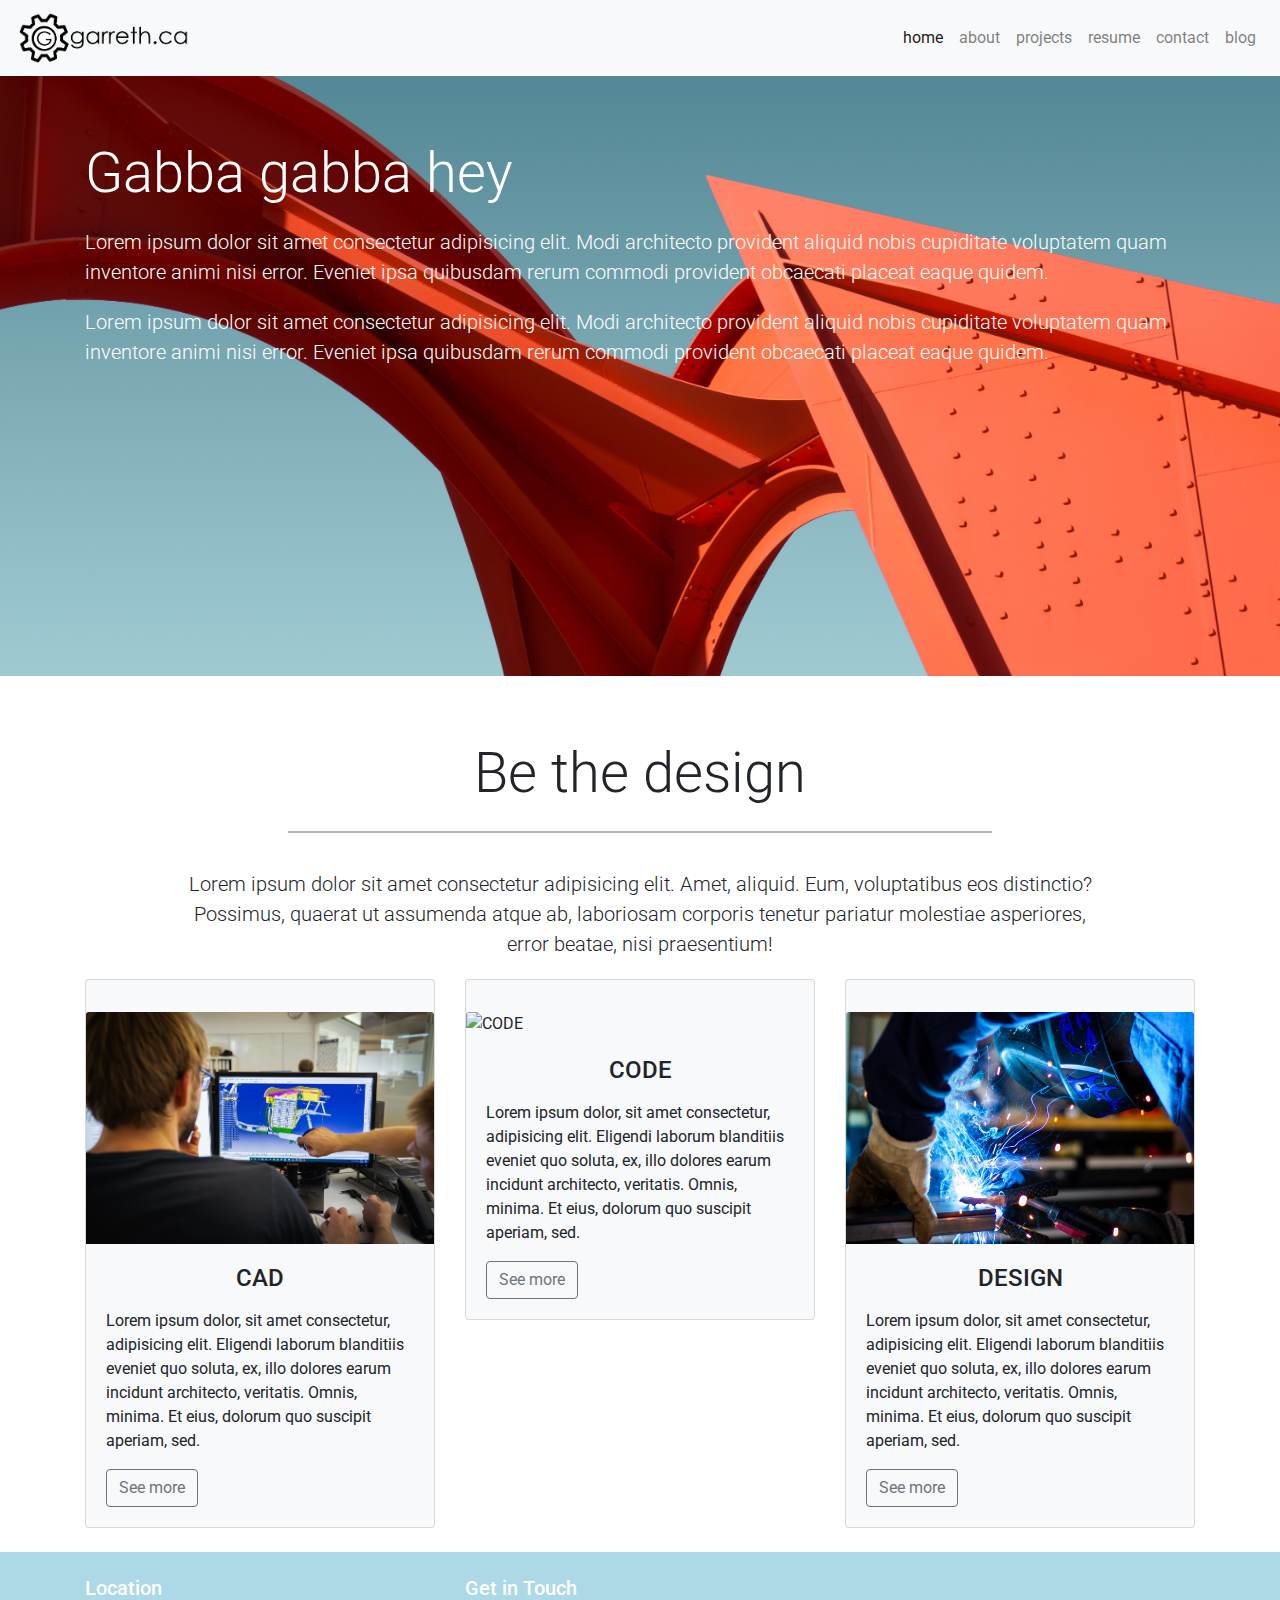
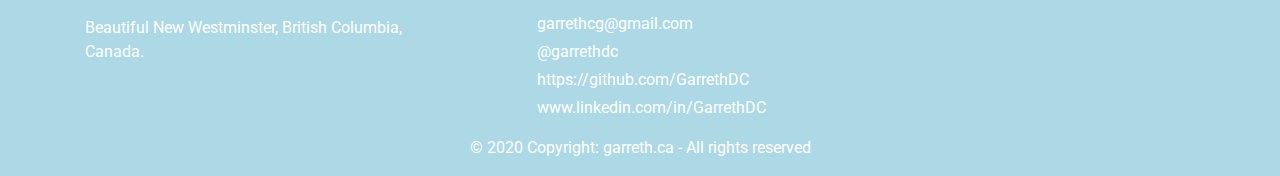
==== index.html @ 465b4f05 "Add favicon to all pages" ====
<!DOCTYPE html>
<html lang="en">
<head>
  <meta charset="utf-8">
  <meta name="viewport" content="width=device-width, initial-scale=1">
  <title>garreth.ca | Garreth Dunsmuir-Cregg, P.Eng.</title>
  <link rel="icon" type="image/png" sizes="32x32" href="img/garreth_lg_wh_32.png">
  <link rel="stylesheet" href="https://maxcdn.bootstrapcdn.com/bootstrap/4.0.0/css/bootstrap.min.css">
  <script src="https://ajax.googleapis.com/ajax/libs/jquery/3.3.1/jquery.min.js"></script>
  <script src="https://cdnjs.cloudflare.com/ajax/libs/popper.js/1.12.9/umd/popper.min.js"></script>
  <script src="https://maxcdn.bootstrapcdn.com/bootstrap/4.0.0/js/bootstrap.min.js"></script>
  <script src='https://kit.fontawesome.com/a076d05399.js'></script>
  <link rel="stylesheet" href="main.css">
</head>
<body>

<!-- Navigation -->
<nav class="navbar navbar-expand-lg navbar-light bg-light">
  <!-- Brand -->
  <a class="navbar-brand" href="index.html"><img src="img/logo.png" alt="logo" class="site-logo"></a>

  <!-- Toggler/collapsibe Button -->
  <button class="navbar-toggler" type="button" data-toggle="collapse" data-target="#myNavbar"><span class="navbar-toggler-icon"></span>
  </button>
  <div class="collapse navbar-collapse flex-grow-1 text-right" id="myNavbar">
      <ul class="navbar-nav ml-auto flex-nowrap">
          <li class="nav-item active">
              <a href="index.html" class="nav-link">home</a>
          </li>
          <li class="nav-item">
              <a href="about.html" class="nav-link">about</a>
          </li>
          <li class="nav-item">
              <a href="projects.html" class="nav-link">projects</a>
          </li>
          <li class="nav-item">
              <a href="resume.html" class="nav-link">resume</a>
          </li>
          <li class="nav-item">
              <a href="contact.html" class="nav-link">contact</a>
          </li>
          <li class="nav-item">
              <a href="blog.html" class="nav-link">blog</a>
          </li>
      </ul>
  </div>
</nav>

<!--- Jumbotron -->
<div class="jumbotron jumbotron-fluid">
  <div class="container">
    <h1 class="display-4">Gabba gabba hey</h1>
    <p class="lead">Lorem ipsum dolor sit amet consectetur adipisicing elit. Modi architecto provident aliquid nobis cupiditate voluptatem quam inventore animi nisi error. Eveniet ipsa quibusdam rerum commodi provident obcaecati placeat eaque quidem.</p>
    <p class="lead">Lorem ipsum dolor sit amet consectetur adipisicing elit. Modi architecto provident aliquid nobis cupiditate voluptatem quam inventore animi nisi error. Eveniet ipsa quibusdam rerum commodi provident obcaecati placeat eaque quidem.</p>
  </div>
</div>

<!--- Welcome Section -->
<div class="container-fluid">
  <div class="row welcome text-center">
    <div class="col-12">
      <h1 class="display-4">Be the design</h1>
    </div>
    <hr>
    <div class="col-12">
      <p class="lead">Lorem ipsum dolor sit amet consectetur adipisicing elit. Amet, aliquid. Eum, voluptatibus eos distinctio? Possimus, quaerat ut assumenda atque ab, laboriosam corporis tenetur pariatur molestiae asperiores, error beatae, nisi praesentium!</p>
    </div>
  </div>
</div>

<!--- Cards -->
<div class="container padding-left">
<div class="row padding">
  <div class="col-md-4 pb-4">
    <div class="card">
      <img src="img/cad.jpg" alt="CAD" class="card-img-top">
      <div class="card-body">
        <h4 class="card-title">CAD</h4>
        <p class="card-text">Lorem ipsum dolor, sit amet consectetur, adipisicing elit. Eligendi laborum blanditiis eveniet quo soluta, ex, illo dolores earum incidunt architecto, veritatis. Omnis, minima. Et eius, dolorum quo suscipit aperiam, sed.</p>
        <a href="#" class="btn btn-outline-secondary">See more</a>
      </div>
    </div>
  </div>
  <div class="col-md-4 pb-4">
    <div class="card">
      <img src="img/code.jpg" alt="CODE" class="card-img-top">
      <div class="card-body">
        <h4 class="card-title">CODE</h4>
        <p class="card-text">Lorem ipsum dolor, sit amet consectetur, adipisicing elit. Eligendi laborum blanditiis eveniet quo soluta, ex, illo dolores earum incidunt architecto, veritatis. Omnis, minima. Et eius, dolorum quo suscipit aperiam, sed.</p>
        <a href="#" class="btn btn-outline-secondary">See more</a>
      </div>
    </div>
  </div>
  <div class="col-md-4 pb-4">
    <div class="card">
      <img src="img/design.jpg" alt="DESIGN" class="card-img-top">
      <div class="card-body">
        <h4 class="card-title">DESIGN</h4>
        <p class="card-text">Lorem ipsum dolor, sit amet consectetur, adipisicing elit. Eligendi laborum blanditiis eveniet quo soluta, ex, illo dolores earum incidunt architecto, veritatis. Omnis, minima. Et eius, dolorum quo suscipit aperiam, sed.</p>
        <a href="#" class="btn btn-outline-secondary">See more</a>
      </div>
    </div>
  </div>
</div>
</div>

<!-- Footer -->
<footer class="page-footer font-small blue pt-4">
  <div class="container text-center text-md-left">
    <div class="row">
      <div class="col-md-4">
        <h5>Location</h5>
        <p>Beautiful New Westminster, British Columbia, Canada.</p>
      </div>
      <div class="col-md-8">
        <h5>Get in Touch</h5>
          <div class="row">
            <div class="col-sm-1">
              <i class='far fa-envelope' style='font-size:36px'></i>
            </div>
            <div class="col-sm-7 pl-4 pt-1">
              <a href="mailto:garrethcg@gmail.com">garrethcg@gmail.com</a>
            </div>
          </div>
          <div class="row">
            <div class="col-sm-1">
              <i class='fab fa-twitter' style='font-size:36px'></i>
            </div>
            <div class="col-sm-7 pl-4 pt-1">
              <a href="https://twitter.com/Garrethdc">@garrethdc</a>
            </div>
          </div>
          <div class="row">
            <div class="col-sm-1">
              <i class='fab fa-github' style='font-size:36px'></i>  
            </div>
            <div class="col-sm-7 pl-4 pt-1">
              <a href="https://github.com/GarrethDC">https://github.com/GarrethDC</a>
            </div>
          </div>
          <div class="row">
            <div class="col-sm-1">
              <i class='fab fa-linkedin' style='font-size:36px'></i>
            </div>
            <div class="col-sm-7 pl-4 pt-1">
              <a href="https://www.linkedin.com/in/GarrethDC/">www.linkedin.com/in/GarrethDC</a>
            </div>
          </div>
        </div>
      </div>
    </div>

  <!-- Copyright -->
  <div class="footer-copyright text-center py-3">© 2020 Copyright: garreth.ca - All rights reserved
  </div>
</footer>
</body>
</html>
---- main.css ----
@import url('https://fonts.googleapis.com/css?family=Poppins:400,500,700');
@import url('https://fonts.googleapis.com/css2?family=Roboto&display=swap');

html *{
  font-family: 'Roboto', sans-serif;
}

p {
  display: block;
  margin-top: 1em;
  margin-bottom: 1em;
  margin-left: 0;
  margin-right: 0;
}

h4{
  text-align: center
}

.site-logo{
    height: 50px;
}


.jumbotron {
  background: url("img/bigred.jpg")center center no-repeat;
  background-size: cover;
  height: 100%;
  width: 100%;
  color: white;
  min-height: 600px;
}

.welcome{
  width: 75%;
  margin: 0 auto;
  padding-top: 2rem;
}

.welcome hr {
  border-top: 2px solid #b4b4b4;
  width: 75%;
}

.page-footer{
  background-color:lightblue;
  border-color: orange;
  color: white;
 }

.page-footer a{
  color: white;
 }

/*---Resume Specific --*/
.card-subtitle{
  font-size: 16px;
  font-weight: bold;
  color: Salmon;
}

.card{
  background-color: #f8f9fa;
  padding-top: 2rem;
}

.fa-spotify{
  color: green;
  font-size: 10em;
  text-align: center;
}

/*---Resume Specific --*/
p.rescontact{
  display: block;
  margin-top: 0em;
  margin-bottom: 0em;
  margin-left: 0;
  margin-right: 0;
  text-align:right;
}

hr.resume{
  border-top: 2px solid #b4b4b4;
  width: 50%;
}

hr.skills{
  border-top: 2px solid #b4b4b4;
  width: 75%;
}

.company{
  font-weight: bold;
  color: blue;
}

.compdescription{
  font-style: italic;
}

/*---Media Queries --*/
@media (max-width: 992px) {

  }
@media (max-width: 768px) {
  
}
@media (max-width: 576px) {
  
}





/*
Extra small (xs) devices (portrait phones, less than 576px)
No media query since this is the default in Bootstrap

Small (sm) devices (landscape phones, 576px and up)
@media (min-width: 576px) { ... }

Medium (md) devices (tablets, 768px and up)
@media (min-width: 768px) { ... }

Large (lg) devices (desktops, 992px and up)
@media (min-width: 992px) { ... }

Extra (xl) large devices (large desktops, 1200px and up)
@media (min-width: 1200px) { ... }
*/
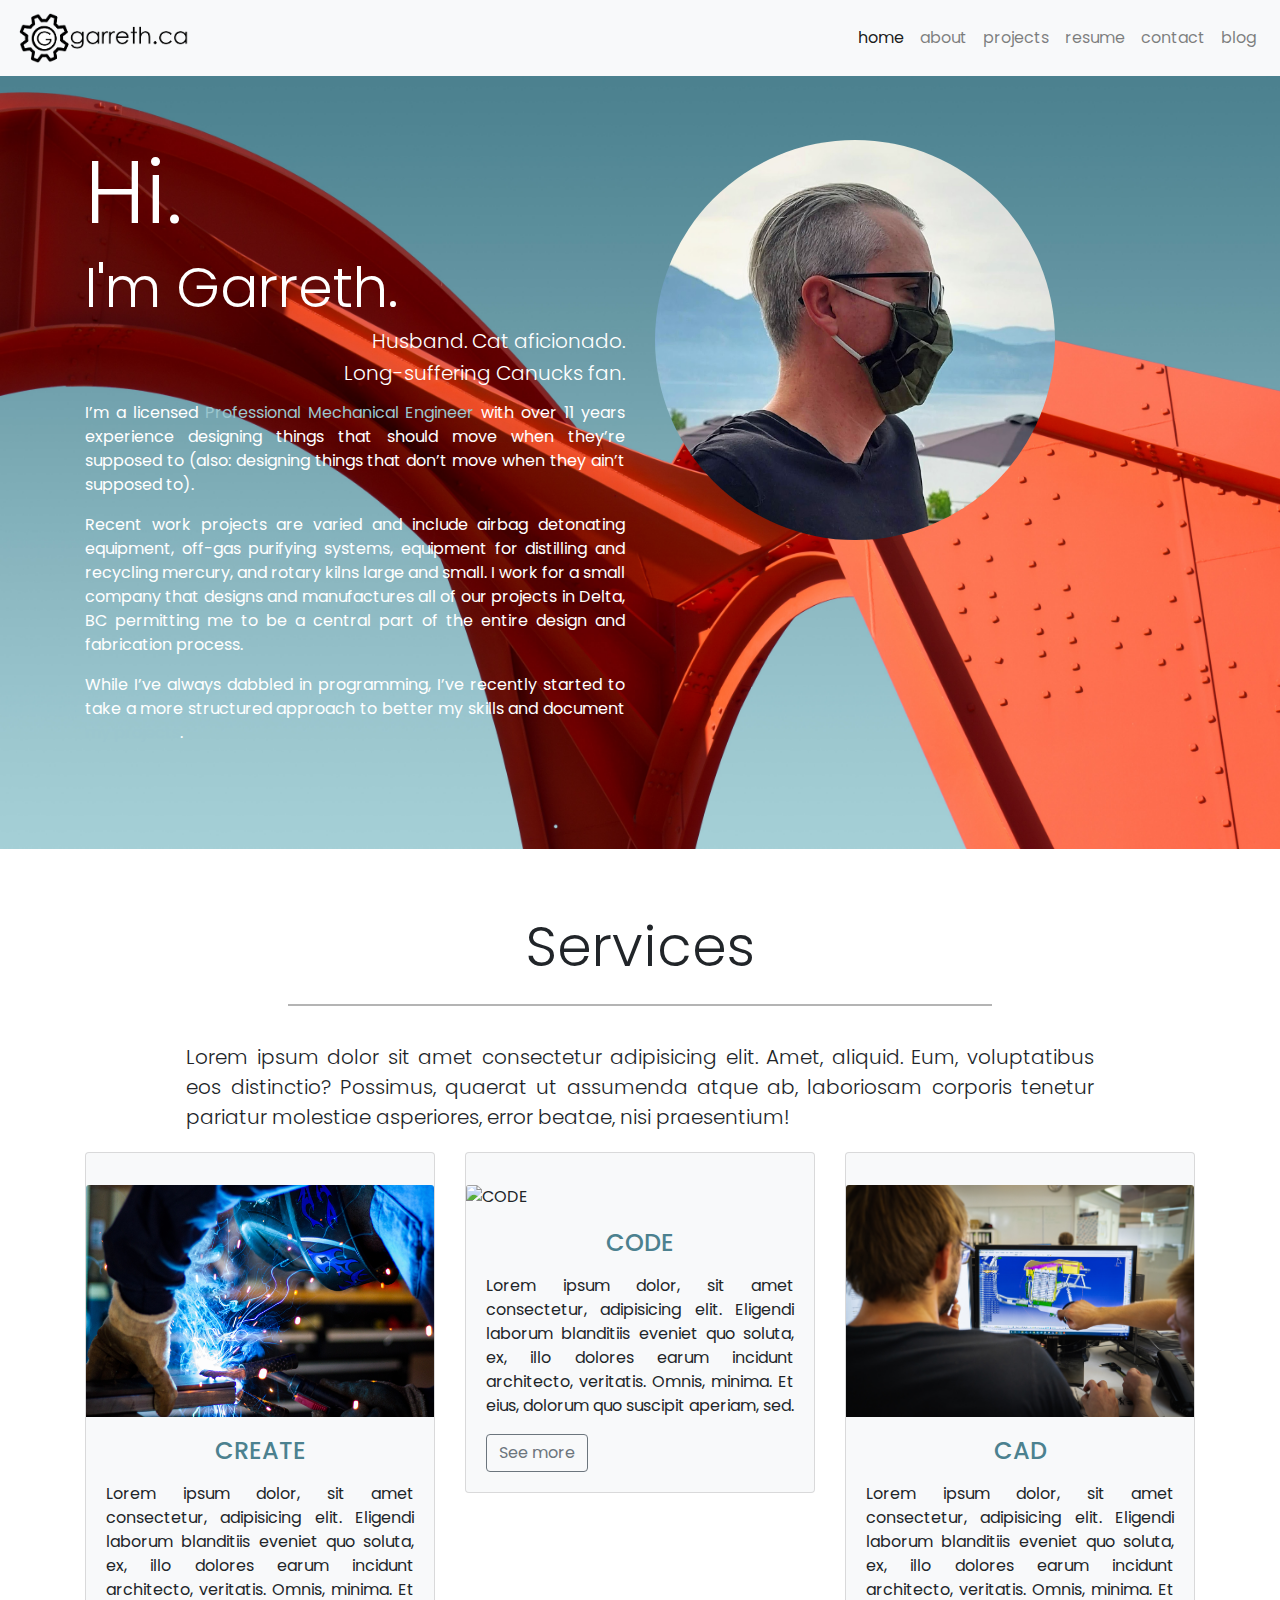
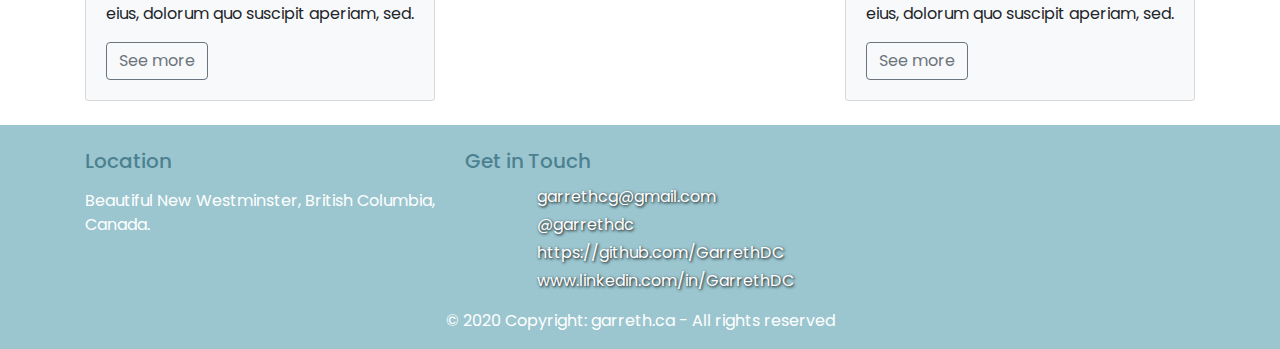
==== commit 56a38658: "Rename and reorder index cards, add copy text" ====
--- a/index.html
+++ b/index.html
@@ -3,7 +3,7 @@
 <head>
   <meta charset="utf-8">
   <meta name="viewport" content="width=device-width, initial-scale=1">
-  <title>garreth.ca | Garreth Dunsmuir-Cregg, P.Eng.</title>
+  <title>Garreth Dunsmuir-Cregg, P.Eng. | garreth.ca</title>
   <link rel="icon" type="image/png" sizes="32x32" href="img/garreth_lg_wh_32.png">
   <link rel="stylesheet" href="https://maxcdn.bootstrapcdn.com/bootstrap/4.0.0/css/bootstrap.min.css">
   <script src="https://ajax.googleapis.com/ajax/libs/jquery/3.3.1/jquery.min.js"></script>
@@ -48,18 +48,29 @@
 
 <!--- Jumbotron -->
 <div class="jumbotron jumbotron-fluid">
-  <div class="container">
-    <h1 class="display-4">Gabba gabba hey</h1>
-    <p class="lead">Lorem ipsum dolor sit amet consectetur adipisicing elit. Modi architecto provident aliquid nobis cupiditate voluptatem quam inventore animi nisi error. Eveniet ipsa quibusdam rerum commodi provident obcaecati placeat eaque quidem.</p>
-    <p class="lead">Lorem ipsum dolor sit amet consectetur adipisicing elit. Modi architecto provident aliquid nobis cupiditate voluptatem quam inventore animi nisi error. Eveniet ipsa quibusdam rerum commodi provident obcaecati placeat eaque quidem.</p>
-  </div>
+    <div class="container">
+      <div class="row pb-4">
+          <div class="col-md-6">
+            <h1 class="display-2">Hi.</h1>
+            <h1 class="display-4">I'm Garreth.</h1>
+            <h5 class="lead" style=text-align:right>Husband. Cat aficionado.</h5>
+            <h5 class="lead" style=text-align:right>Long-suffering Canucks fan.</h5>
+            <p>I’m a licensed <a href="https://www.egbc.ca/">Professional Mechanical Engineer</a> with over 11 years experience designing things that should move when they’re supposed to (also: designing things that don’t move when they ain’t supposed to).</p>
+            <p>Recent work projects are varied and include airbag detonating equipment, off-gas purifying systems, equipment for distilling and recycling mercury, and rotary kilns large and small. I work for a small company that designs and manufactures all of our projects in Delta, BC permitting me to be a central part of the entire design and fabrication process.</p>
+            <p>While I’ve always dabbled in programming, I’ve recently started to take a more structured approach to better my skills and document <a href="projects.html">my projects</a>.</p>
+        </div>
+        <div class="col-md-4">
+            <img src="img/profile.jpg" alt="profile photo" class="profile-photo">
+        </div>
+      </div>
+    </div>
 </div>
 
 <!--- Welcome Section -->
 <div class="container-fluid">
   <div class="row welcome text-center">
     <div class="col-12">
-      <h1 class="display-4">Be the design</h1>
+      <h1 class="display-4">Services</h1>
     </div>
     <hr>
     <div class="col-12">
@@ -70,38 +81,38 @@
 
 <!--- Cards -->
 <div class="container padding-left">
-<div class="row padding">
-  <div class="col-md-4 pb-4">
-    <div class="card">
-      <img src="img/cad.jpg" alt="CAD" class="card-img-top">
-      <div class="card-body">
-        <h4 class="card-title">CAD</h4>
-        <p class="card-text">Lorem ipsum dolor, sit amet consectetur, adipisicing elit. Eligendi laborum blanditiis eveniet quo soluta, ex, illo dolores earum incidunt architecto, veritatis. Omnis, minima. Et eius, dolorum quo suscipit aperiam, sed.</p>
-        <a href="#" class="btn btn-outline-secondary">See more</a>
+  <div class="row padding">
+    <div class="col-md-4 pb-4">
+      <div class="card">
+        <img src="img/design.jpg" alt="DESIGN" class="card-img-top">
+        <div class="card-body">
+          <h4 class="card-title">CREATE</h4>
+          <p class="card-text">Lorem ipsum dolor, sit amet consectetur, adipisicing elit. Eligendi laborum blanditiis eveniet quo soluta, ex, illo dolores earum incidunt architecto, veritatis. Omnis, minima. Et eius, dolorum quo suscipit aperiam, sed.</p>
+          <a href="resume.html" class="btn btn-outline-secondary">See more</a>
+        </div>
+      </div>
+    </div>
+    <div class="col-md-4 pb-4">
+      <div class="card">
+        <img src="img/code.jpg" alt="CODE" class="card-img-top">
+        <div class="card-body">
+          <h4 class="card-title">CODE</h4>
+          <p class="card-text">Lorem ipsum dolor, sit amet consectetur, adipisicing elit. Eligendi laborum blanditiis eveniet quo soluta, ex, illo dolores earum incidunt architecto, veritatis. Omnis, minima. Et eius, dolorum quo suscipit aperiam, sed.</p>
+          <a href="projects.html" class="btn btn-outline-secondary">See more</a>
+        </div>
+      </div>
+    </div>
+    <div class="col-md-4 pb-4">
+      <div class="card">
+        <img src="img/cad.jpg" alt="CAD" class="card-img-top">
+        <div class="card-body">
+          <h4 class="card-title">CAD</h4>
+          <p class="card-text">Lorem ipsum dolor, sit amet consectetur, adipisicing elit. Eligendi laborum blanditiis eveniet quo soluta, ex, illo dolores earum incidunt architecto, veritatis. Omnis, minima. Et eius, dolorum quo suscipit aperiam, sed.</p>
+          <a href="#" class="btn btn-outline-secondary">See more</a>
+        </div>
       </div>
     </div>
   </div>
-  <div class="col-md-4 pb-4">
-    <div class="card">
-      <img src="img/code.jpg" alt="CODE" class="card-img-top">
-      <div class="card-body">
-        <h4 class="card-title">CODE</h4>
-        <p class="card-text">Lorem ipsum dolor, sit amet consectetur, adipisicing elit. Eligendi laborum blanditiis eveniet quo soluta, ex, illo dolores earum incidunt architecto, veritatis. Omnis, minima. Et eius, dolorum quo suscipit aperiam, sed.</p>
-        <a href="#" class="btn btn-outline-secondary">See more</a>
-      </div>
-    </div>
-  </div>
-  <div class="col-md-4 pb-4">
-    <div class="card">
-      <img src="img/design.jpg" alt="DESIGN" class="card-img-top">
-      <div class="card-body">
-        <h4 class="card-title">DESIGN</h4>
-        <p class="card-text">Lorem ipsum dolor, sit amet consectetur, adipisicing elit. Eligendi laborum blanditiis eveniet quo soluta, ex, illo dolores earum incidunt architecto, veritatis. Omnis, minima. Et eius, dolorum quo suscipit aperiam, sed.</p>
-        <a href="#" class="btn btn-outline-secondary">See more</a>
-      </div>
-    </div>
-  </div>
-</div>
 </div>
 
 <!-- Footer -->
--- a/main.css
+++ b/main.css
@@ -2,7 +2,7 @@
 @import url('https://fonts.googleapis.com/css2?family=Roboto&display=swap');
 
 html *{
-  font-family: 'Roboto', sans-serif;
+  font-family: 'Poppins', sans-serif;
 }
 
 p {
@@ -11,10 +11,35 @@
   margin-bottom: 1em;
   margin-left: 0;
   margin-right: 0;
+  text-align: justify;
+}
+
+a{
+  color: #9BC6CF;
+}
+
+a:hover {
+  color: #9BC6CF;
+}
+
+a:active {
+  color: #4C818F;
+}
+
+.shadow{
+  text-shadow: 1px 1px 3px #000000;
 }
 
 h4{
-  text-align: center
+  text-align: center;
+}
+
+h2{
+  font-weight: bold;
+}
+
+h2, h4{
+  color: #4C818F;
 }
 
 .site-logo{
@@ -43,16 +68,42 @@
 }
 
 .page-footer{
-  background-color:lightblue;
-  border-color: orange;
+  background-color: #9BC6CF;
   color: white;
  }
 
 .page-footer a{
   color: white;
- }
-
-/*---Resume Specific --*/
+  text-shadow: 1px 1px 3px #000000;
+ }
+
+ .page-footer h5{
+  color: #4C818F;
+ }
+
+ .fa-envelope, .fa-twitter, .fa-github, .fa-linkedin{
+  text-shadow: 1px 1px 2px #000000;
+ }
+
+/*---About page --*/
+.about{
+  
+  color: black;
+}
+
+.profile-cover {
+  width: 100%;
+  height: 100%;
+}
+
+.profile-photo {
+  width: 400px;
+  height: 400px;
+  border-radius: 200px;
+}
+
+
+/*---Projects Page Specific --*/
 .card-subtitle{
   font-size: 16px;
   font-weight: bold;
@@ -65,12 +116,41 @@
 }
 
 .fa-spotify{
-  color: green;
+  color: #1DB954;
+}
+
+.fa-reddit{
+  color: #FF5700;
+}
+
+.fa-headphones{
+  color: #000000;
+}
+
+.fa-windows{
+  color: #00a2ed;
+}
+
+
+#solidworks-card{
+  height: 10em;
+  width: 10em;
+  display: block;
+  margin-left: auto;
+  margin-right: auto;
+}
+
+.fa-bootstrap{
+  color: #553C7B;
+}
+
+.fa-spotify, .fa-reddit, .fa-headphones, .fa-windows, .fa-bootstrap{
   font-size: 10em;
   text-align: center;
 }
 
-/*---Resume Specific --*/
+
+/*---Resume Page Specific --*/
 p.rescontact{
   display: block;
   margin-top: 0em;
@@ -80,24 +160,54 @@
   text-align:right;
 }
 
+p.skills{
+  text-align: center;
+}
+
+p.dates{
+  text-align: right;
+  color: #4C818F;
+}
+
+.rescontact a{
+  color: #4C818F;
+  text-decoration: underline;
+}
+
 hr.resume{
-  border-top: 2px solid #b4b4b4;
+  border-top: 2px solid #CBEEF3;
   width: 50%;
 }
 
 hr.skills{
-  border-top: 2px solid #b4b4b4;
+  border-top: 2px solid #CBEEF3;
   width: 75%;
 }
 
+.alert{
+  margin: auto;
+  width: 50%;
+  padding: 0px;
+}
+
+.resume-header{
+  background: #9BC6CF;
+  margin: 10px 0px 20px;
+}
+
+.resume-footer{
+  background: #9BC6CF;
+  margin: 0px;
+}
 .company{
   font-weight: bold;
-  color: blue;
+  color: #4C818F;
 }
 
 .compdescription{
   font-style: italic;
 }
+
 
 /*---Media Queries --*/
 @media (max-width: 992px) {
@@ -129,6 +239,16 @@
 
 Extra (xl) large devices (large desktops, 1200px and up)
 @media (min-width: 1200px) { ... }
+
+Site Colours: 
+Lightblue: #9BC6CF;
+Midblue: #CBEEF3;
+Darkblue: #4C818F;
+Vermillion: #FF7151;
+Navbarwhite: #f8f9fa;
+Navbardark: 343a40;
+
+
 */
 
 
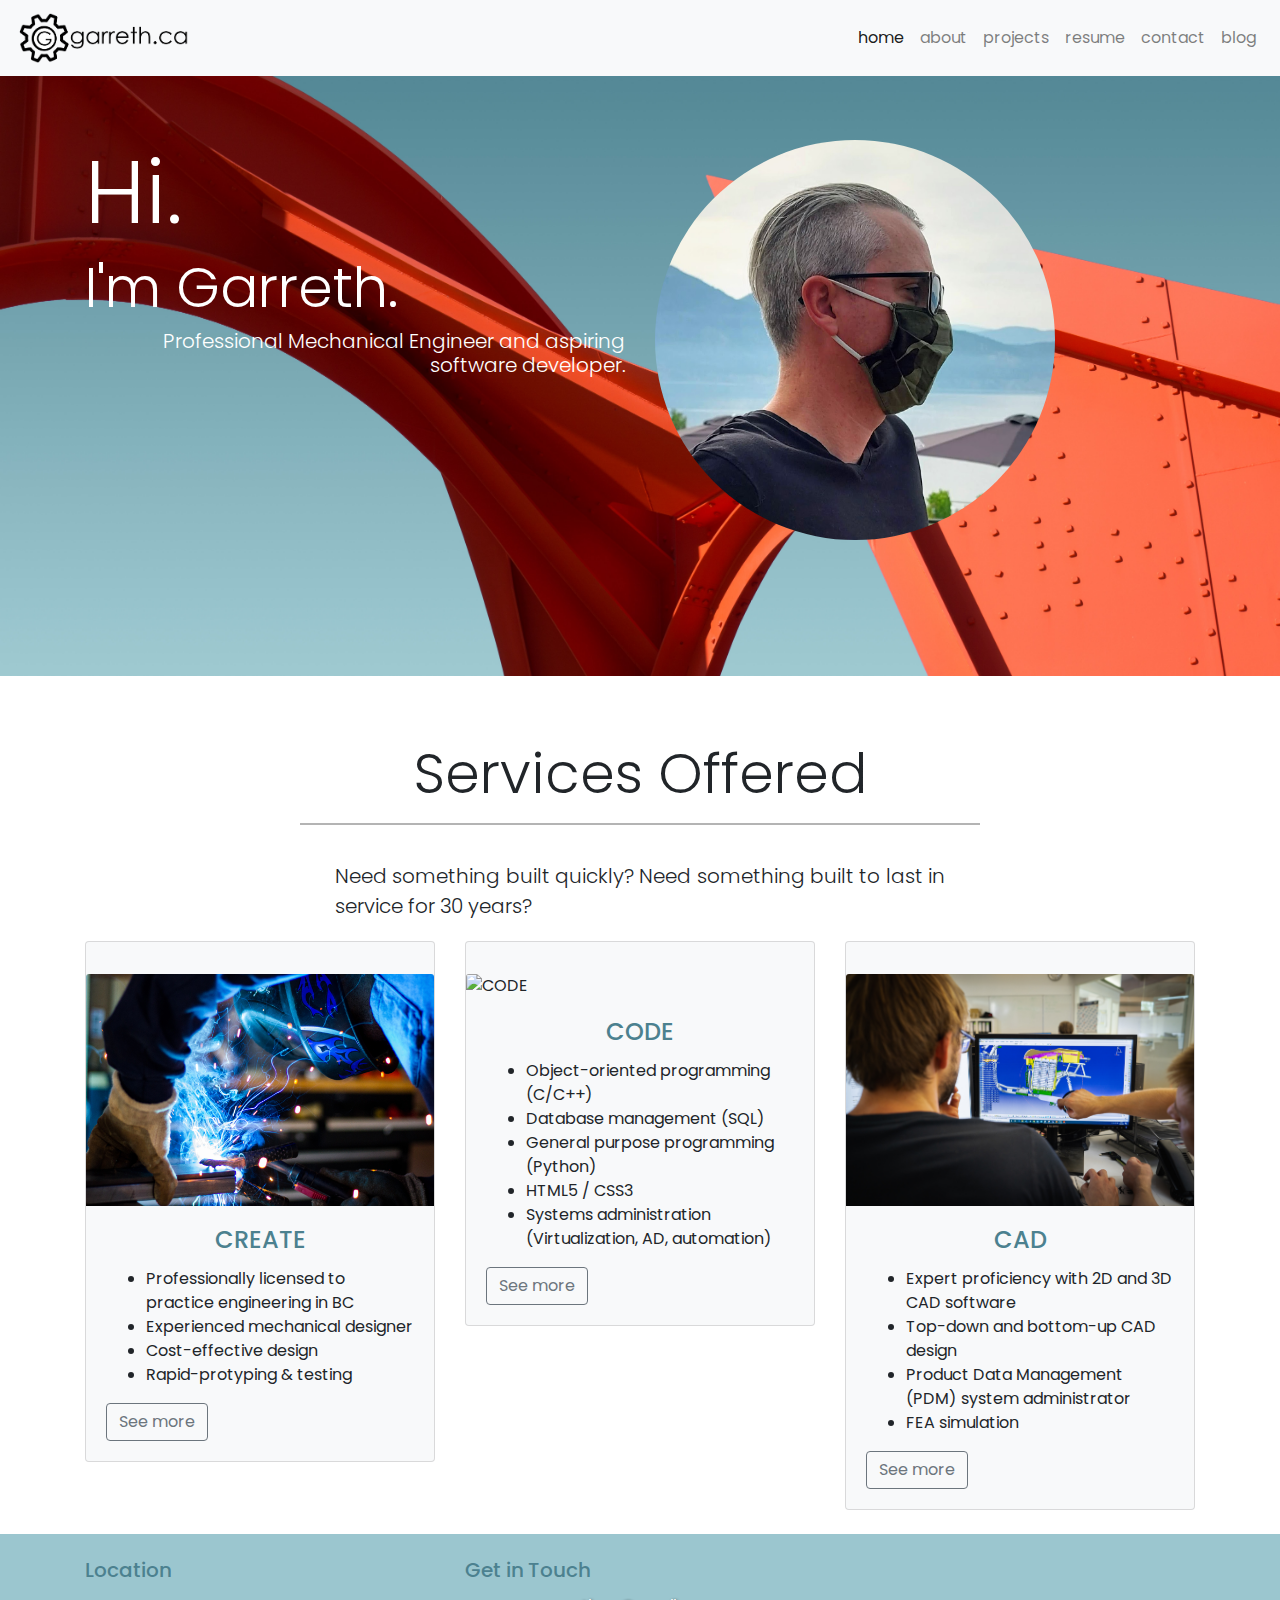
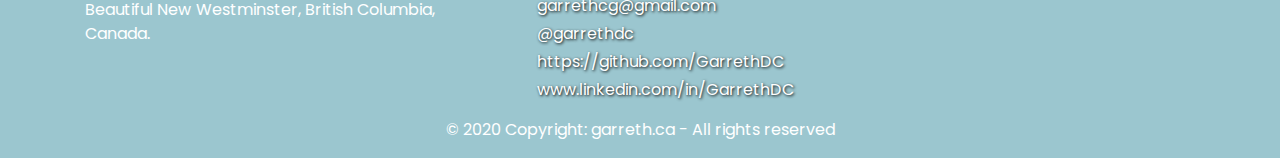
==== commit 9551fe29: "Add copy to card text body" ====
--- a/index.html
+++ b/index.html
@@ -53,12 +53,8 @@
           <div class="col-md-6">
             <h1 class="display-2">Hi.</h1>
             <h1 class="display-4">I'm Garreth.</h1>
-            <h5 class="lead" style=text-align:right>Husband. Cat aficionado.</h5>
-            <h5 class="lead" style=text-align:right>Long-suffering Canucks fan.</h5>
-            <p>I’m a licensed <a href="https://www.egbc.ca/">Professional Mechanical Engineer</a> with over 11 years experience designing things that should move when they’re supposed to (also: designing things that don’t move when they ain’t supposed to).</p>
-            <p>Recent work projects are varied and include airbag detonating equipment, off-gas purifying systems, equipment for distilling and recycling mercury, and rotary kilns large and small. I work for a small company that designs and manufactures all of our projects in Delta, BC permitting me to be a central part of the entire design and fabrication process.</p>
-            <p>While I’ve always dabbled in programming, I’ve recently started to take a more structured approach to better my skills and document <a href="projects.html">my projects</a>.</p>
-        </div>
+            <h5 class="lead" style=text-align:right>Professional Mechanical Engineer and aspiring software developer.</h5>
+          </div>
         <div class="col-md-4">
             <img src="img/profile.jpg" alt="profile photo" class="profile-photo">
         </div>
@@ -70,11 +66,13 @@
 <div class="container-fluid">
   <div class="row welcome text-center">
     <div class="col-12">
-      <h1 class="display-4">Services</h1>
+      <h1 class="display-4">Services Offered</h1>
+      <hr>
     </div>
-    <hr>
-    <div class="col-12">
-      <p class="lead">Lorem ipsum dolor sit amet consectetur adipisicing elit. Amet, aliquid. Eum, voluptatibus eos distinctio? Possimus, quaerat ut assumenda atque ab, laboriosam corporis tenetur pariatur molestiae asperiores, error beatae, nisi praesentium!</p>
+  </div>
+  <div class="row justify-content-center">
+    <div class="col-6">
+      <p class="lead">Need something built quickly? Need something built to last in service for 30 years?</p>
     </div>
   </div>
 </div>
@@ -87,7 +85,12 @@
         <img src="img/design.jpg" alt="DESIGN" class="card-img-top">
         <div class="card-body">
           <h4 class="card-title">CREATE</h4>
-          <p class="card-text">Lorem ipsum dolor, sit amet consectetur, adipisicing elit. Eligendi laborum blanditiis eveniet quo soluta, ex, illo dolores earum incidunt architecto, veritatis. Omnis, minima. Et eius, dolorum quo suscipit aperiam, sed.</p>
+          <ul>
+            <li>Professionally licensed to practice engineering in BC</li>
+            <li>Experienced mechanical designer</li>
+            <li>Cost-effective design</li>
+            <li>Rapid-protyping & testing</li>
+          </ul>
           <a href="resume.html" class="btn btn-outline-secondary">See more</a>
         </div>
       </div>
@@ -97,7 +100,13 @@
         <img src="img/code.jpg" alt="CODE" class="card-img-top">
         <div class="card-body">
           <h4 class="card-title">CODE</h4>
-          <p class="card-text">Lorem ipsum dolor, sit amet consectetur, adipisicing elit. Eligendi laborum blanditiis eveniet quo soluta, ex, illo dolores earum incidunt architecto, veritatis. Omnis, minima. Et eius, dolorum quo suscipit aperiam, sed.</p>
+          <ul>
+            <li>Object-oriented programming (C/C++)</li>
+            <li>Database management (SQL)</li>
+            <li>General purpose programming (Python)</li>
+            <li>HTML5 / CSS3</li>
+            <li>Systems administration (Virtualization, AD, automation)</li>
+          </ul>
           <a href="projects.html" class="btn btn-outline-secondary">See more</a>
         </div>
       </div>
@@ -107,8 +116,13 @@
         <img src="img/cad.jpg" alt="CAD" class="card-img-top">
         <div class="card-body">
           <h4 class="card-title">CAD</h4>
-          <p class="card-text">Lorem ipsum dolor, sit amet consectetur, adipisicing elit. Eligendi laborum blanditiis eveniet quo soluta, ex, illo dolores earum incidunt architecto, veritatis. Omnis, minima. Et eius, dolorum quo suscipit aperiam, sed.</p>
-          <a href="#" class="btn btn-outline-secondary">See more</a>
+          <ul>
+            <li>Expert proficiency with 2D and 3D CAD software</li>
+            <li>Top-down and bottom-up CAD design</li>
+            <li>Product Data Management (PDM) system administrator</li>
+            <li>FEA simulation</li>
+          </ul>
+          <a href="resume.html" class="btn btn-outline-secondary">See more</a>
         </div>
       </div>
     </div>
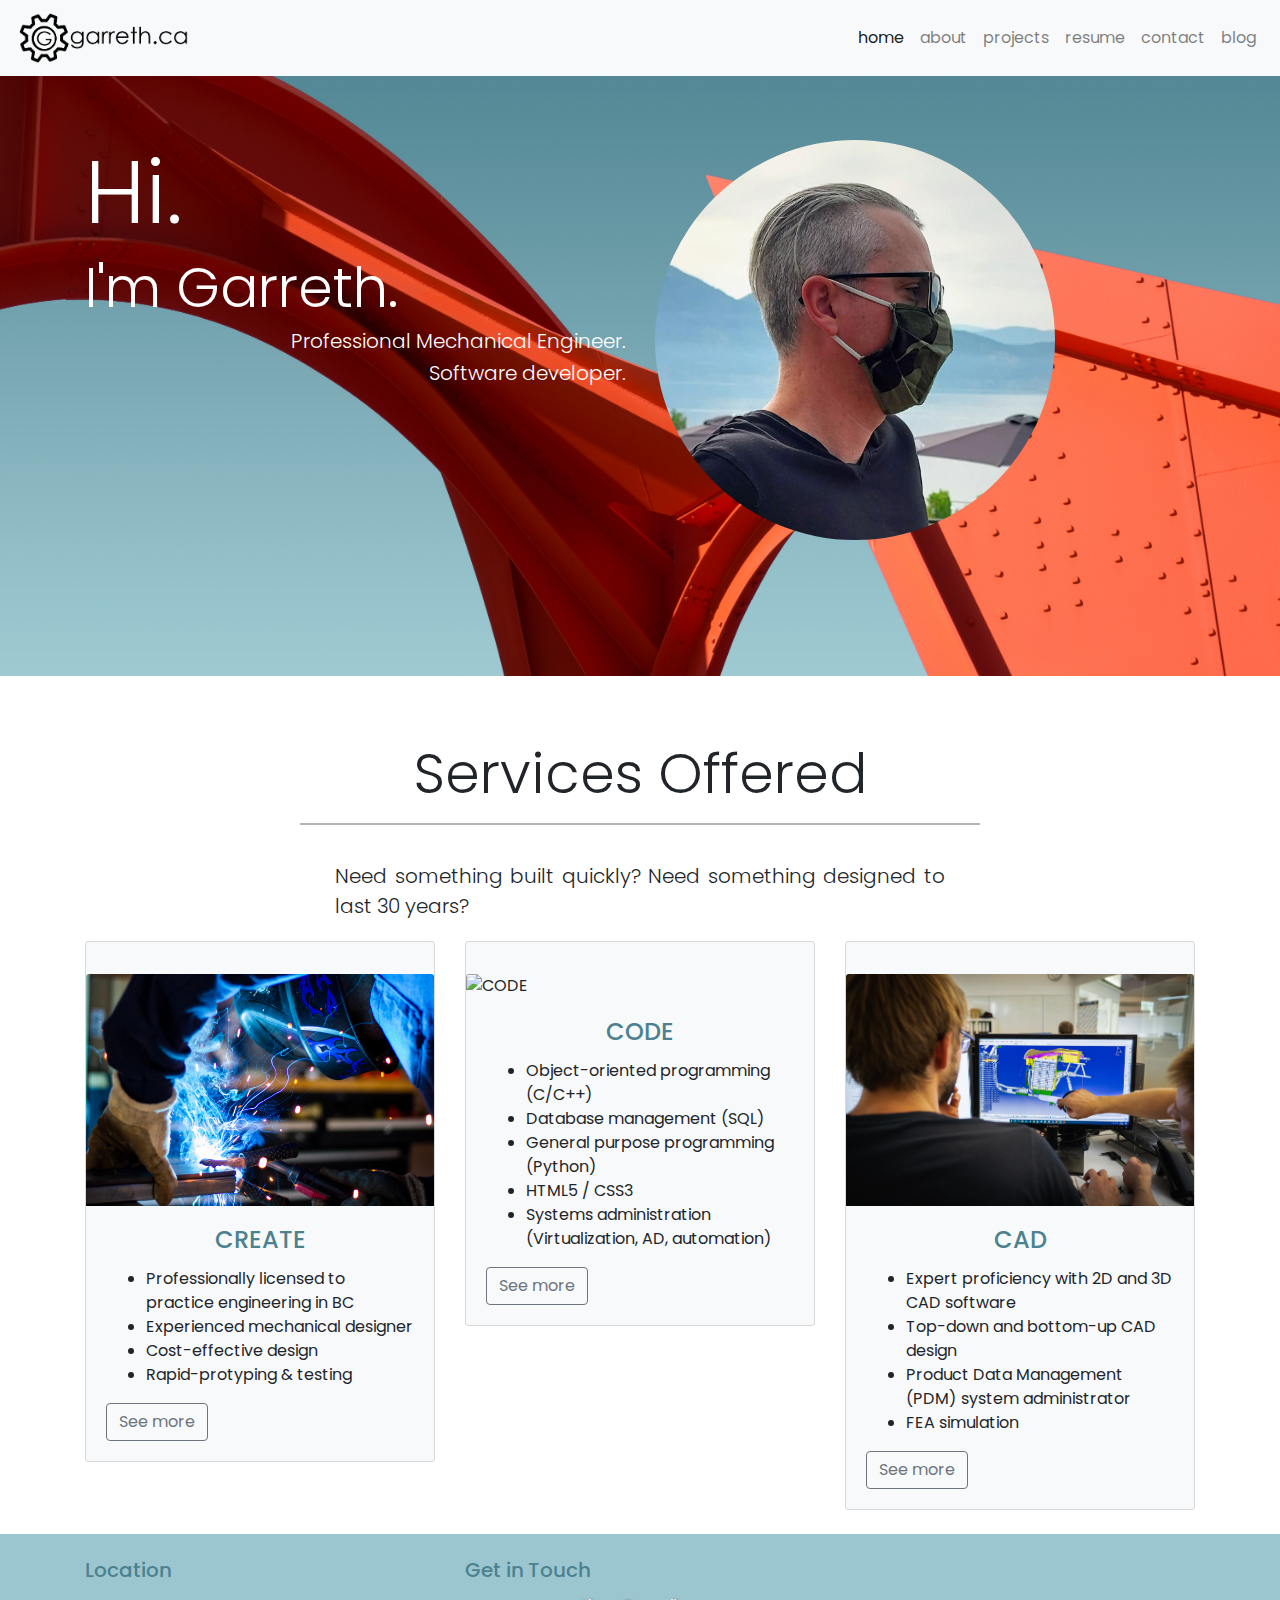
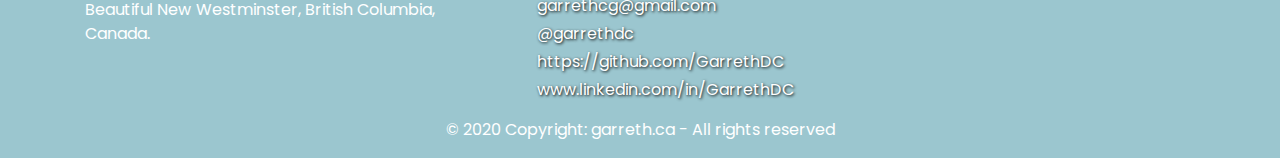
==== commit 5b897446: "Edit copy on index and projects" ====
--- a/index.html
+++ b/index.html
@@ -53,7 +53,8 @@
           <div class="col-md-6">
             <h1 class="display-2">Hi.</h1>
             <h1 class="display-4">I'm Garreth.</h1>
-            <h5 class="lead" style=text-align:right>Professional Mechanical Engineer and aspiring software developer.</h5>
+            <h5 class="lead" style=text-align:right>Professional Mechanical Engineer.</h5>
+            <h5 class="lead" style=text-align:right>Software developer.</h5>
           </div>
         <div class="col-md-4">
             <img src="img/profile.jpg" alt="profile photo" class="profile-photo">
@@ -72,7 +73,7 @@
   </div>
   <div class="row justify-content-center">
     <div class="col-6">
-      <p class="lead">Need something built quickly? Need something built to last in service for 30 years?</p>
+      <p class="lead">Need something built quickly? Need something designed to last 30 years?</p>
     </div>
   </div>
 </div>
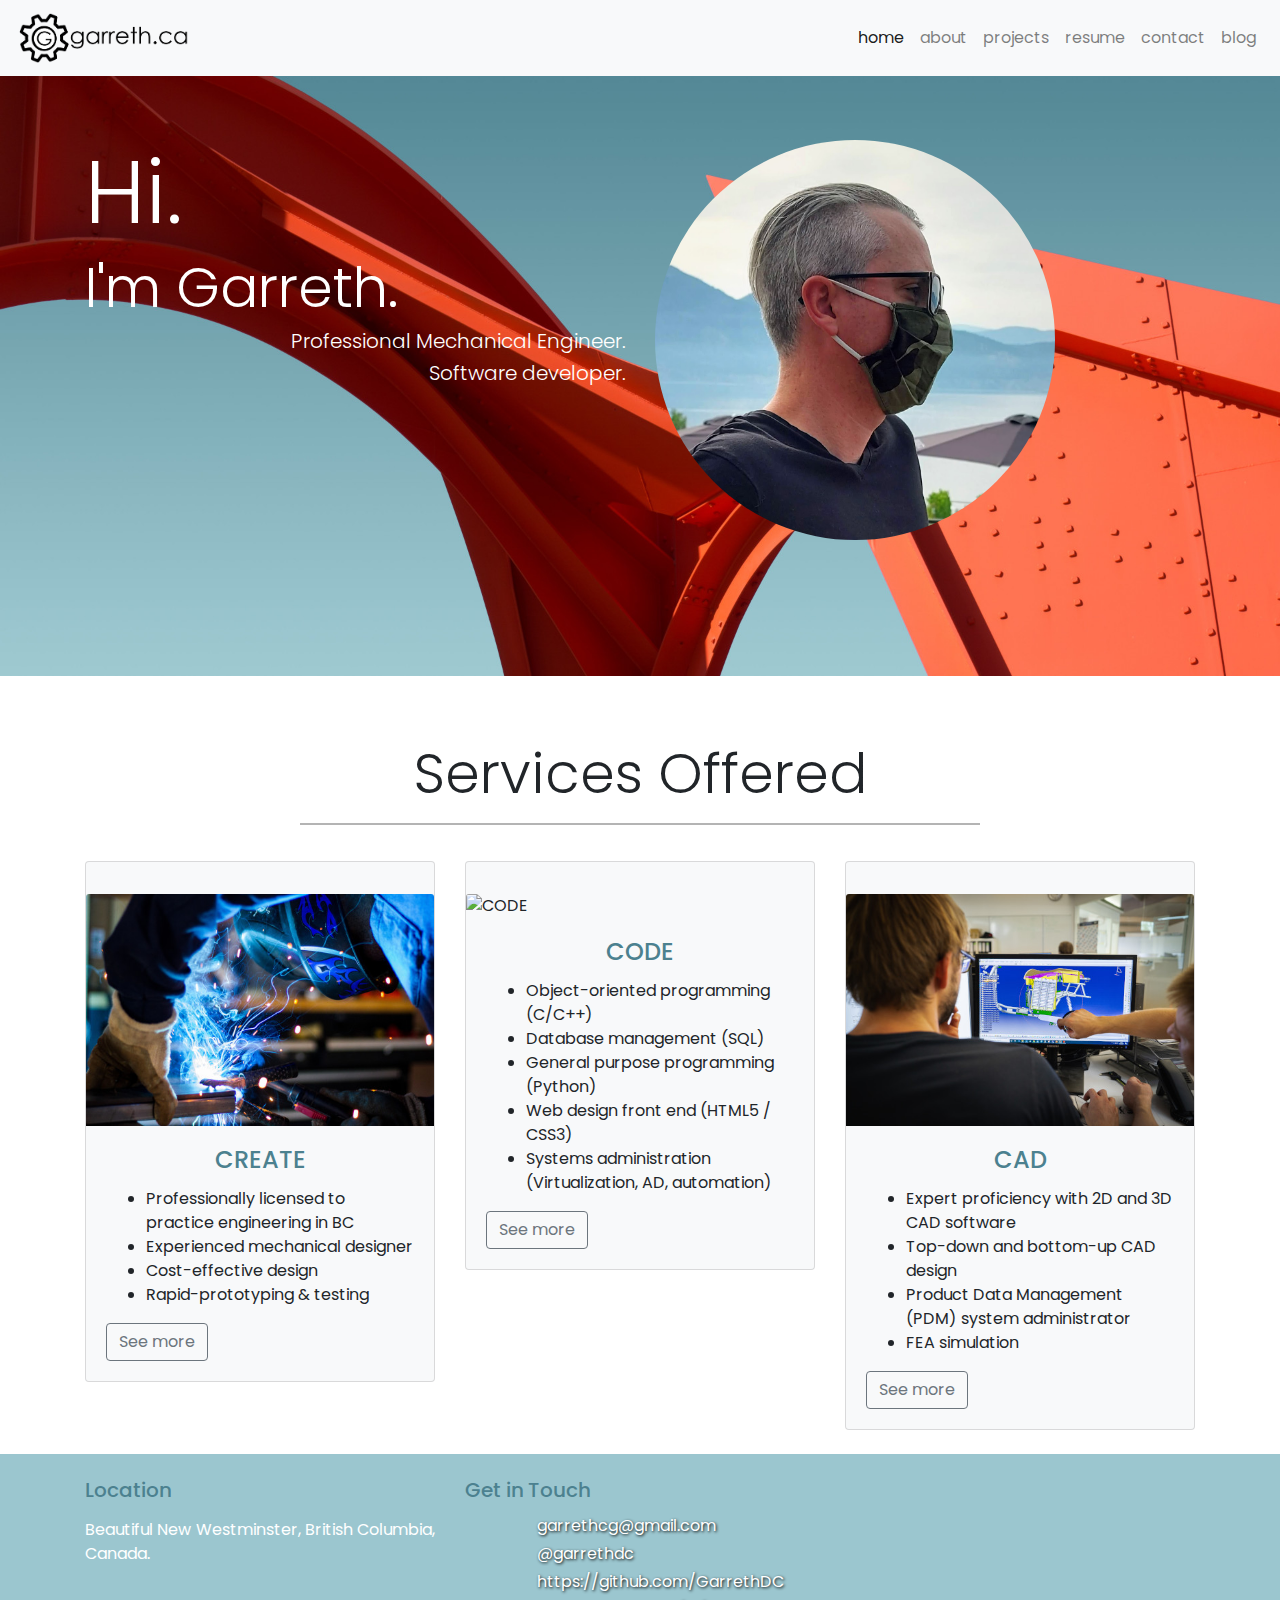
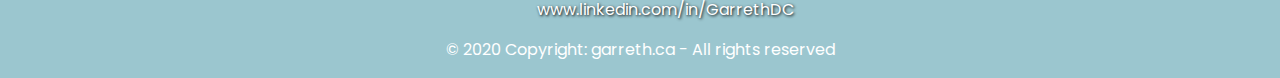
==== commit 78623ee3: "minor copy edits" ====
--- a/index.html
+++ b/index.html
@@ -73,7 +73,7 @@
   </div>
   <div class="row justify-content-center">
     <div class="col-6">
-      <p class="lead">Need something built quickly? Need something designed to last 30 years?</p>
+      <p class="lead"> </p>
     </div>
   </div>
 </div>
@@ -90,7 +90,7 @@
             <li>Professionally licensed to practice engineering in BC</li>
             <li>Experienced mechanical designer</li>
             <li>Cost-effective design</li>
-            <li>Rapid-protyping & testing</li>
+            <li>Rapid-prototyping & testing</li>
           </ul>
           <a href="resume.html" class="btn btn-outline-secondary">See more</a>
         </div>
@@ -105,7 +105,7 @@
             <li>Object-oriented programming (C/C++)</li>
             <li>Database management (SQL)</li>
             <li>General purpose programming (Python)</li>
-            <li>HTML5 / CSS3</li>
+            <li>Web design front end (HTML5 / CSS3)</li>
             <li>Systems administration (Virtualization, AD, automation)</li>
           </ul>
           <a href="projects.html" class="btn btn-outline-secondary">See more</a>
--- a/main.css
+++ b/main.css
@@ -208,6 +208,17 @@
   font-style: italic;
 }
 
+p.education{
+  padding: 0px 0px 20px 0px;
+  margin: 0px;
+}
+
+h5.education{
+  color: #4C818F;
+  padding: 0px;
+  margin: 0px;
+}
+
 
 /*---Media Queries --*/
 @media (max-width: 992px) {
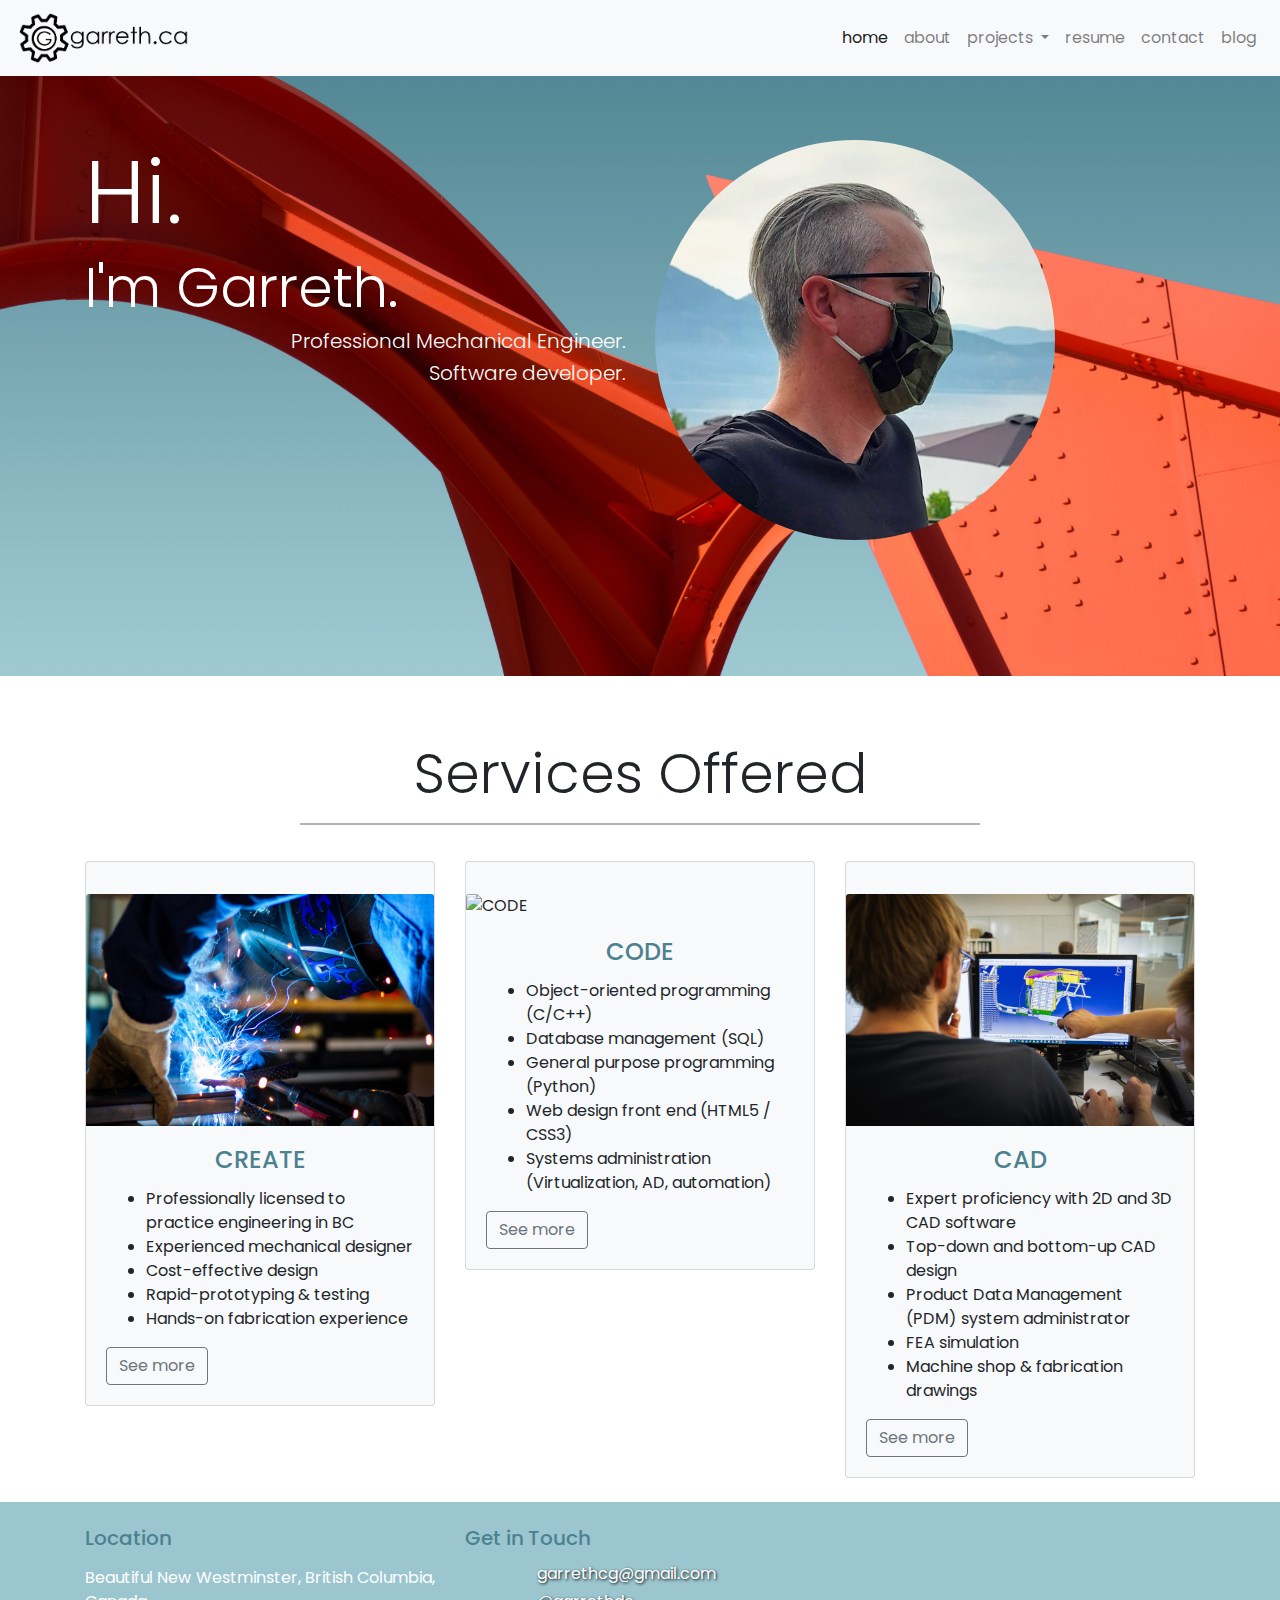
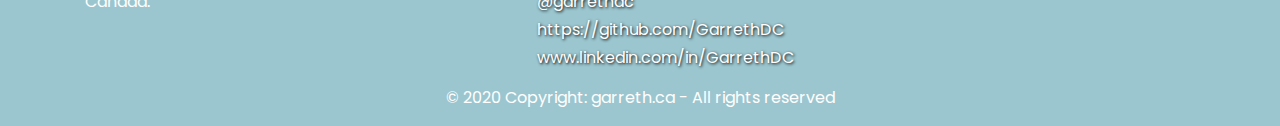
==== commit 6ee75347: "Split navbar projects into two pages w dropdown" ====
--- a/index.html
+++ b/index.html
@@ -16,33 +16,41 @@
 
 <!-- Navigation -->
 <nav class="navbar navbar-expand-lg navbar-light bg-light">
+
   <!-- Brand -->
   <a class="navbar-brand" href="index.html"><img src="img/logo.png" alt="logo" class="site-logo"></a>
 
   <!-- Toggler/collapsibe Button -->
-  <button class="navbar-toggler" type="button" data-toggle="collapse" data-target="#myNavbar"><span class="navbar-toggler-icon"></span>
+  <button class="navbar-toggler" type="button" data-toggle="collapse" data-target="#myNavbar">
+    <span class="navbar-toggler-icon"></span>
   </button>
   <div class="collapse navbar-collapse flex-grow-1 text-right" id="myNavbar">
-      <ul class="navbar-nav ml-auto flex-nowrap">
-          <li class="nav-item active">
-              <a href="index.html" class="nav-link">home</a>
-          </li>
-          <li class="nav-item">
-              <a href="about.html" class="nav-link">about</a>
-          </li>
-          <li class="nav-item">
-              <a href="projects.html" class="nav-link">projects</a>
-          </li>
-          <li class="nav-item">
-              <a href="resume.html" class="nav-link">resume</a>
-          </li>
-          <li class="nav-item">
-              <a href="contact.html" class="nav-link">contact</a>
-          </li>
-          <li class="nav-item">
-              <a href="blog.html" class="nav-link">blog</a>
-          </li>
-      </ul>
+    <ul class="navbar-nav ml-auto flex-nowrap">
+      <li class="nav-item active">
+        <a href="index.html" class="nav-link">home</a>
+      </li>
+      <li class="nav-item">
+        <a href="about.html" class="nav-link">about</a>
+      </li>
+      <li class="nav-item dropdown">
+        <a class="nav-link dropdown-toggle" href="#" id="navbarDropdown" role="button" data-toggle="dropdown" aria-haspopup="true" aria-expanded="false">
+          projects
+        </a>
+        <div class="dropdown-menu" aria-labelledby="navbarDropdown">
+          <a class="dropdown-item" href="codeprojects.html">coding projects</a>
+          <a class="dropdown-item" href="engproject.html">engineering projects</a>
+        </div>
+      </li>
+      <li class="nav-item">
+        <a href="resume.html" class="nav-link">resume</a>
+      </li>
+      <li class="nav-item">
+        <a href="contact.html" class="nav-link">contact</a>
+      </li>
+      <li class="nav-item">
+        <a href="blog.html" class="nav-link">blog</a>
+      </li>
+    </ul>
   </div>
 </nav>
 
@@ -91,6 +99,7 @@
             <li>Experienced mechanical designer</li>
             <li>Cost-effective design</li>
             <li>Rapid-prototyping & testing</li>
+            <li>Hands-on fabrication experience</li>
           </ul>
           <a href="resume.html" class="btn btn-outline-secondary">See more</a>
         </div>
@@ -122,6 +131,7 @@
             <li>Top-down and bottom-up CAD design</li>
             <li>Product Data Management (PDM) system administrator</li>
             <li>FEA simulation</li>
+            <li>Machine shop & fabrication drawings</li>
           </ul>
           <a href="resume.html" class="btn btn-outline-secondary">See more</a>
         </div>
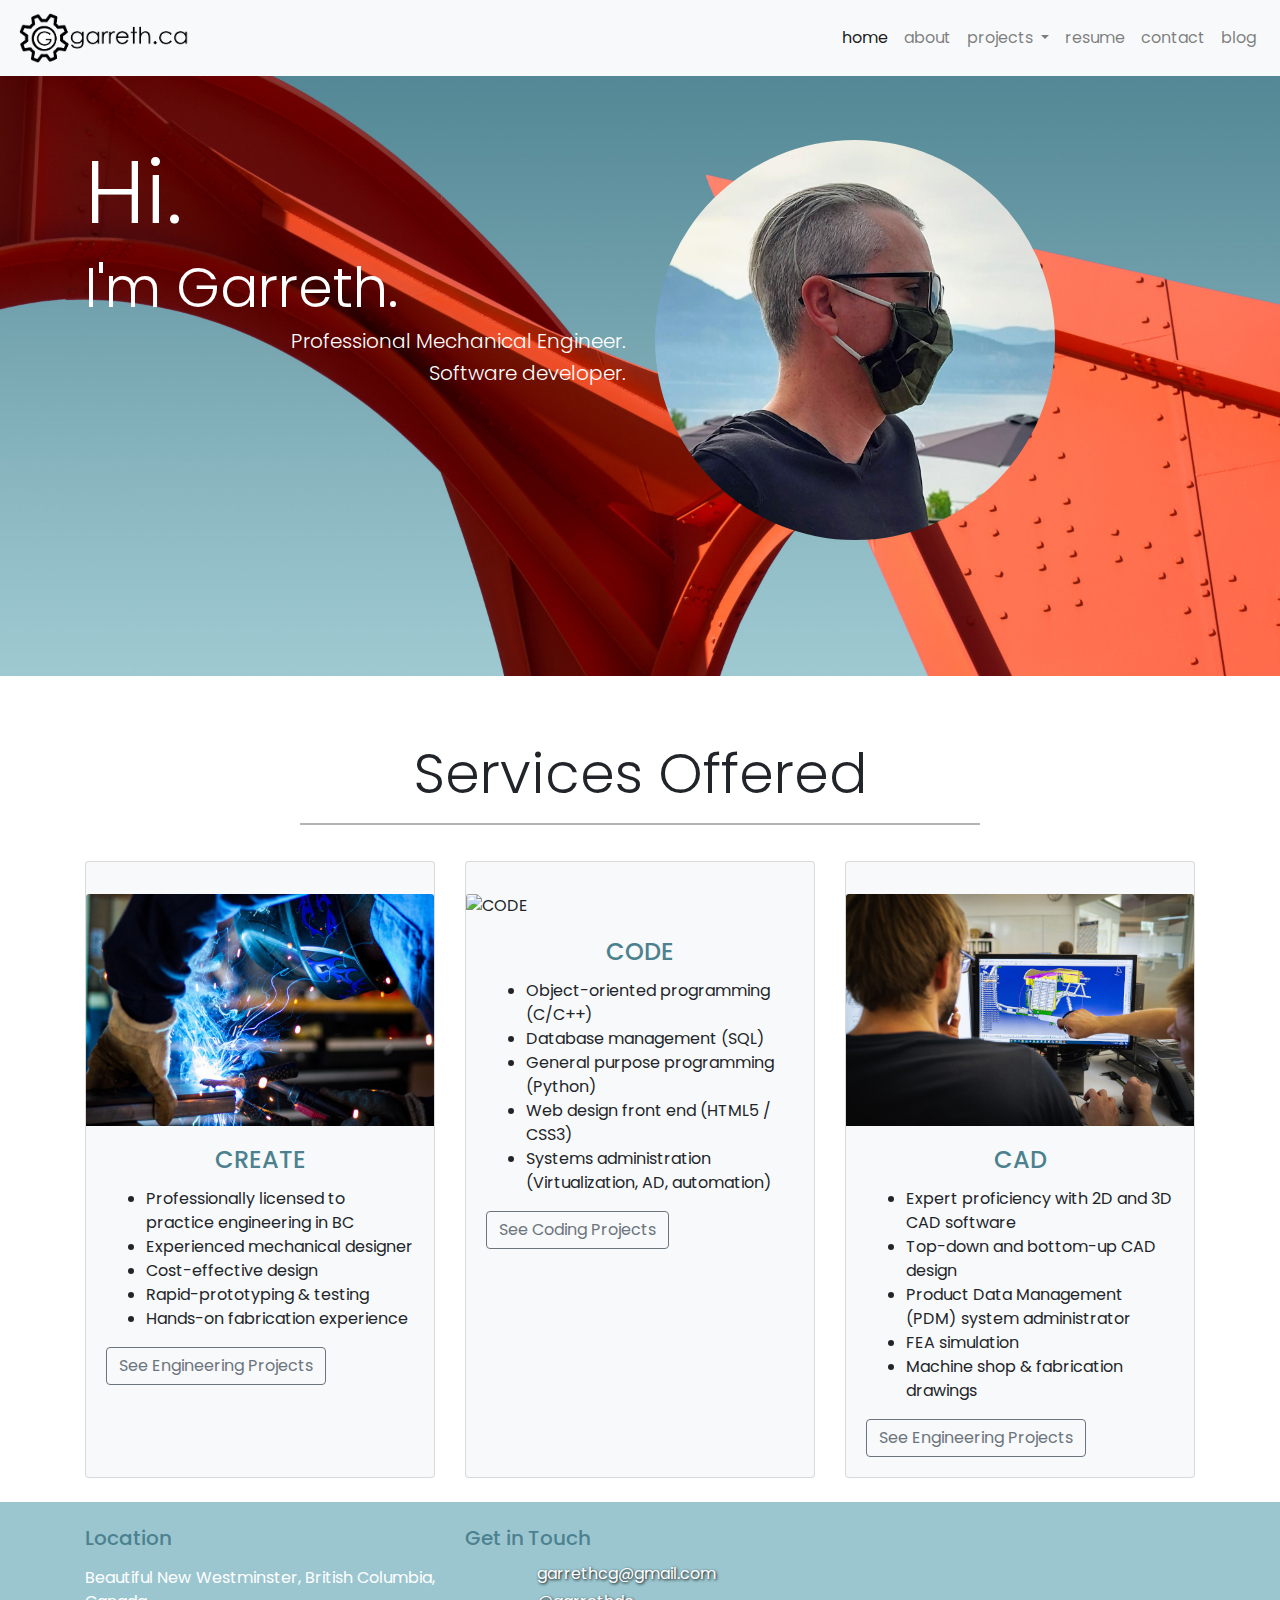
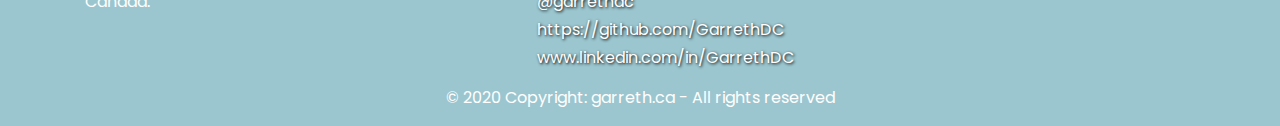
==== commit e4614895: "Made all cards strectch to match heights" ====
--- a/index.html
+++ b/index.html
@@ -38,7 +38,7 @@
         </a>
         <div class="dropdown-menu" aria-labelledby="navbarDropdown">
           <a class="dropdown-item" href="codeprojects.html">coding projects</a>
-          <a class="dropdown-item" href="engproject.html">engineering projects</a>
+          <a class="dropdown-item" href="engprojects.html">engineering projects</a>
         </div>
       </li>
       <li class="nav-item">
@@ -88,8 +88,8 @@
 
 <!--- Cards -->
 <div class="container padding-left">
-  <div class="row padding">
-    <div class="col-md-4 pb-4">
+  <div class="row">
+    <div class="col-md-4 pb-4 d-flex align-items-stretch">
       <div class="card">
         <img src="img/design.jpg" alt="DESIGN" class="card-img-top">
         <div class="card-body">
@@ -101,11 +101,11 @@
             <li>Rapid-prototyping & testing</li>
             <li>Hands-on fabrication experience</li>
           </ul>
-          <a href="resume.html" class="btn btn-outline-secondary">See more</a>
+          <a href="engprojects.html" class="btn btn-outline-secondary">See Engineering Projects</a>
         </div>
       </div>
     </div>
-    <div class="col-md-4 pb-4">
+    <div class="col-md-4 pb-4 d-flex align-items-stretch">
       <div class="card">
         <img src="img/code.jpg" alt="CODE" class="card-img-top">
         <div class="card-body">
@@ -117,11 +117,11 @@
             <li>Web design front end (HTML5 / CSS3)</li>
             <li>Systems administration (Virtualization, AD, automation)</li>
           </ul>
-          <a href="projects.html" class="btn btn-outline-secondary">See more</a>
+          <a href="codeprojects.html" class="btn btn-outline-secondary">See Coding Projects</a>
         </div>
       </div>
     </div>
-    <div class="col-md-4 pb-4">
+    <div class="col-md-4 pb-4 d-flex align-items-stretch">
       <div class="card">
         <img src="img/cad.jpg" alt="CAD" class="card-img-top">
         <div class="card-body">
@@ -133,7 +133,7 @@
             <li>FEA simulation</li>
             <li>Machine shop & fabrication drawings</li>
           </ul>
-          <a href="resume.html" class="btn btn-outline-secondary">See more</a>
+          <a href="engprojects.html" class="btn btn-outline-secondary">See Engineering Projects</a>
         </div>
       </div>
     </div>
